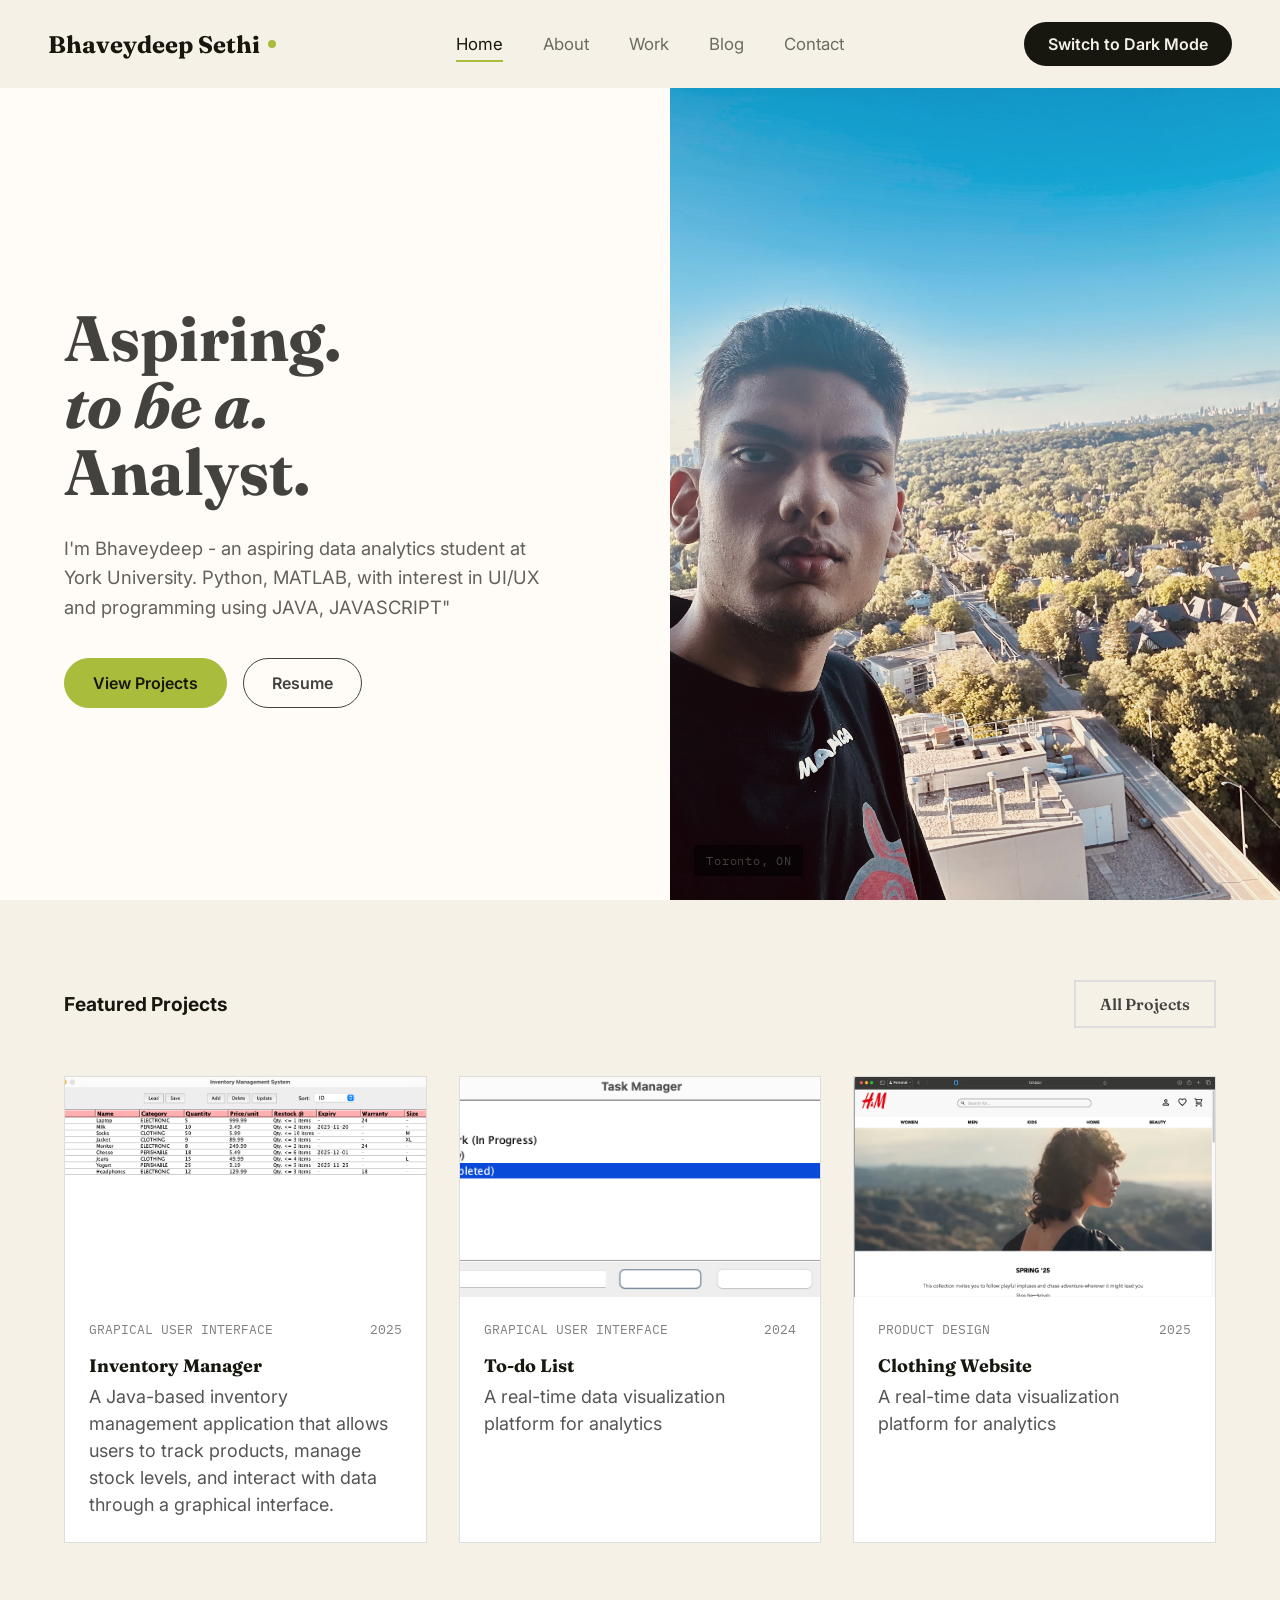
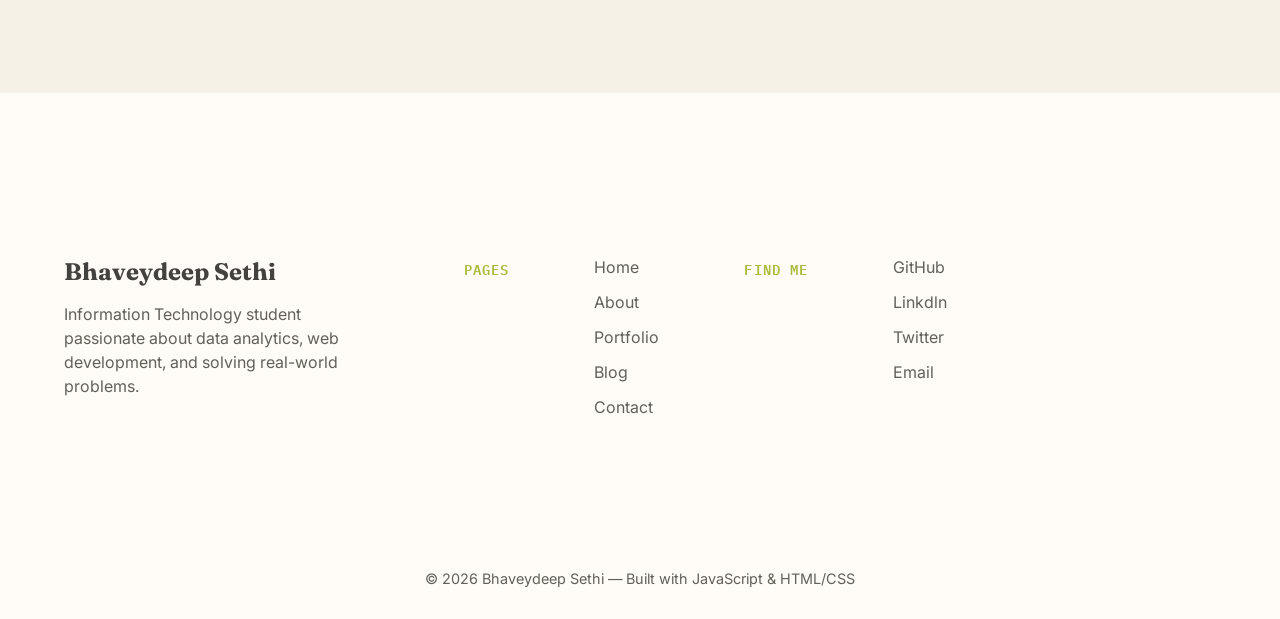
==== index.html @ d6906f6d "Add files via upload Initial portfolio website" ====
<!DOCTYPE html>
<html lang="en">
<head>
  <meta charset="UTF-8" />
  <meta name="viewport" content="width=device-width, initial-scale=1.0" />
  <title>Bhaveydeep Sethi — Data Analyst Portfolio</title>

  <!-- External stylesheet (site-wide) -->
  <link rel="stylesheet" href="css/style.css" />

  <!-- Google Fonts: display serif + body sans + mono for data labels -->
  <link rel="preconnect" href="https://fonts.googleapis.com" />
  <link href="https://fonts.googleapis.com/css2?family=Fraunces:ital,wght@0,600;0,700;1,600&family=Inter:wght@400;500;600&family=IBM+Plex+Mono:wght@400;500&display=swap" rel="stylesheet" />

  <!-- Internal CSS: page-specific override, only used on the home page -->
  <style>
    /* This page's badge text is slightly wider-tracked than the default,
       just for the home hero — an example of an internal, page-level style. */
    .hero-badge {
      letter-spacing: 0.12em;
    }
  </style>
</head>

<body>
  <script>
    //Applying the dark theme before the page loads 
    var savedTheme = localStorage.getItem("theme"); //creating new variable that holds either dark or light
      if (savedTheme === "dark"){
        document.body.setAttribute("data-theme", "dark"); //adding custom attribute to body
      }
  </script>

  <!-- ================= NAVIGATION ================= -->
  <div id="header-placeholder"></div>

  <!-- ================= HERO ================= -->
  <section class="hero">
    <div class="hero-copy">
      <!-- <span class="hero-badge">Open to opportunities</span> -->

      <h1 class="hero-heading">
        Aspiring.<br/>
        <i>to be a.</i><br/>
        Analyst.
      </h1>

      <!-- Inline style: one-off nudge on this single paragraph's max-width -->
      <p class="hero-bio" style="max-width: 42ch;">
        I'm Bhaveydeep - an aspiring data analytics student at York University. Python, MATLAB,
         with interest in UI/UX and programming using JAVA, JAVASCRIPT"
      </p>

      <div class="hero-actions">
        <a href="projects.html" class="btn btn-primary">View Projects</a>
        <a href="resume.html" class="btn btn-secondary">Resume</a>
      </div>
    </div>

    <div class="hero-photo">
      <img
        src="images/IMG_4088.jpeg"
        alt="Portrait of Bhavey"
      />
      <span class="hero-photo-caption">Toronto, ON</span>
    </div>
  </section>

  <!-- ================= Projects ================= -->

  <!--Outer Section-->
  <section class="featured-projects" style="border: none;">
    <!--Header row(title, button)-->
    <div class="section-header">
      <h2>Featured Projects</h2>
      <a href="projects.html" class="all-btn-projects">All Projects</a>
    </div>

    <!--Card Structure-->
    <div class="projects-grid">

      <div class="project-card" data-category="java">
        <!--Top image of the project-->
        <img src="images/inventory.png" alt="project screenshot" class="project-img"/>

        <div class="project-body">  
          <!-- A row with category and year-->
          <div class="project-meta">
            <span class="project-category">Grapical User Interface</span>
            <span class="project-year">2025</span>
          </div>

          <!--Section conataining the project title and its description-->
          <h3 class="project-title">Inventory Manager</h3>
          <p class="project-desc">A Java-based inventory management application that allows users to track products, manage stock levels, and interact with data through a graphical interface.
          </p>

        </div>
      </div>
      <!---->
      <div class="project-card">
        <!--Top image of the project-->
        <img src="images/To-do.png" alt="project screenshot" class="project-img"/>

        <div class="project-body">  
          <!-- A row with category and year-->
          <div class="project-meta">
            <span class="project-category">Grapical User Interface</span>
            <span class="project-year">2024</span>
          </div>

          <!--Section conataining the project title and its description-->
          <h3 class="project-title">To-do List</h3>
          <p class="project-desc">A real-time data visualization platform for analytics</p>

        </div>
      </div>
      <!---->
      <div class="project-card">
        <!--Top image of the project-->
        <img src="images/clothes.png" alt="project screenshot" class="project-img"/>

        <div class="project-body">  
          <!-- A row with category and year-->
          <div class="project-meta">
            <span class="project-category">Product Design</span>
            <span class="project-year">2025</span>
          </div>

          <!--Section conataining the project title and its description-->
          <h3 class="project-title">Clothing Website</h3>
          <p class="project-desc">A real-time data visualization platform for analytics</p>

        </div>
      </div>
    </div>
  </section>

    <!-- ================= Footer ================= -->
  <div id="footer-placeholder"></div>

  <script src="js/theme.js"></script>
  <script src="js/components.js"></script>

</body>
</html>
---- css/style.css ----
/* ---- Design tokens ---- */
:root {
  --bg-nav: #F5F1E7;        /* warm off-white nav bar */
  --bg-hero: 	#fffbf7;       /* near-black hero background */
  --text-cream: #43423e;    /* headline / body text on dark bg */
  --text-muted: #616159;    /* secondary paragraph text on dark bg */
  --text-ink: #17170F;      /* text on light backgrounds */
  --accent: #a9bc3c;        /* signature lime accent (badge, underline, italic word) */
  --accent-ink: #17170F;    /* text sitting on top of accent */
  --bg-card: #ffffff;
  --brd-border: #ddd;
  --bg-tags: #EDE9DD;
  --font-display: "Fraunces", Georgia, serif;
  --font-body: "Inter", -apple-system, BlinkMacSystemFont, sans-serif;
  --font-mono: "IBM Plex Mono", "Courier New", monospace;

  --nav-height: 88px;
}

* {
  box-sizing: border-box;
}

body {
  margin: 0;
  font-family: var(--font-body);
  color: var(--text-ink);
  background: var(--bg-hero);
}

/*Dark Mode override */
body[data-theme = "dark"] {


  --bg-nav: #1B1B1B;          /* Dark navigation */
  --bg-hero: #121212;         /* Main page background */
  --text-cream: #F5F1E7;      /* Main light text */
  --text-muted: #868686;      /* Secondary text */
  --text-ink: #F5F1E7;        /* Primary text on dark backgrounds */
  --accent: #D8F24B;          /* Keep the same accent */
  --accent-ink: #17170F;      /* Text on accent button */
  --bg-card: #201D19;
  --brd-border: #55514b;
  --bg-tags:#0E0C0A;
}


img {
  max-width: 100%;
  display: block;
}

a {
  text-decoration: none;
  color: inherit;
}

/* ---- Navigation ---- */
.site-nav {
  background: var(--bg-nav);
  height: var(--nav-height);
  display: flex;
  align-items: center;
  justify-content: space-between;
  padding: 0 48px;
  position: relative;
}

/* Wrapper around the links + contact button. On desktop this is
   transparent to layout so its children act as direct flex items
   of .site-nav, matching the original 3-column layout. */
.nav-menu {
  display: contents;
}

/* Hamburger button: hidden on desktop, shown at the mobile breakpoint */
.nav-toggle {
  display: none;
  flex-direction: column;
  justify-content: center;
  align-items: center;
  gap: 5px;
  width: 40px;
  height: 40px;
  padding: 0;
  background: transparent;
  border: none;
  cursor: pointer;
  z-index: 20;
}

.nav-toggle-bar {
  width: 24px;
  height: 2px;
  background: var(--text-ink);
  border-radius: 2px;
  transition: transform 0.2s ease, opacity 0.2s ease;
}

.nav-toggle[aria-expanded="true"] .nav-toggle-bar:nth-child(1) {
  transform: translateY(7px) rotate(45deg);
}

.nav-toggle[aria-expanded="true"] .nav-toggle-bar:nth-child(2) {
  opacity: 0;
}

.nav-toggle[aria-expanded="true"] .nav-toggle-bar:nth-child(3) {
  transform: translateY(-7px) rotate(-45deg);
}

.nav-logo {
  font-family: var(--font-display);
  font-weight: 700;
  font-size: 1.5rem;
  color: var(--text-ink);
  display: flex;
  align-items: center;
  gap: 8px;
}

.nav-logo .dot {
  width: 8px;
  height: 8px;
  border-radius: 50%;
  background: var(--accent);
  display: inline-block;
}

.nav-links {
  display: flex;
  align-items: center;
  gap: 40px;
  list-style: none;
  margin: 0;
  padding: 0;
}

.nav-links a {
  font-size: 1.05rem;
  color: #6b6b60;
  padding-bottom: 6px;
  border-bottom: 2px solid transparent;
  transition: color 0.15s ease;
}

.nav-links a:hover {
  color: var(--text-ink);
}

.nav-links a.active {
  color: var(--text-ink);
  border-bottom-color: var(--accent);
}

.nav-contact {
  background: var(--text-ink);
  color: var(--bg-nav);
  font-family: var(--font-body);
  font-weight: 600;
  padding: 12px 24px;
  border-radius: 999px;
  font-size: 1rem;
}

.nav-contact:hover {
  background: var(--brd-border);
  color: var(--text-ink);
}

/* Discards the native styling for button*/
button.nav-contact{
  appearance: none;
  border:none;
  cursor: pointer;
  font-size: 1rem;
}

/* ---- Hero ---- */
.hero {
  background: var(--bg-hero);
  display: grid;
  grid-template-columns: 1.1fr 1fr;
  align-items: stretch;
  min-height: calc(100vh - var(--nav-height));
}

.hero-copy {
  padding: 88px 64px 64px 64px;
  display: flex;
  flex-direction: column;
  justify-content: center;
  gap: 28px;
}

.hero-badge {
  display: inline-flex;
  align-self: flex-start;
  background: var(--accent);
  color: var(--accent-ink);
  font-family: var(--font-mono);
  font-size: 0.85rem;
  letter-spacing: 0.08em;
  text-transform: uppercase;
  padding: 12px 20px;
}

.hero-heading {
  font-family: var(--font-display);
  font-weight: 700;
  font-size: clamp(2.6rem, 5vw, 4.4rem);
  line-height: 1.05;
  color: var(--text-cream);
  margin: 0;
}

.hero-heading em {
  font-style: italic;
  color: var(--accent);
}

.hero-bio {
  font-size: 1.15rem;
  line-height: 1.6;
  color: var(--text-muted);
  max-width: 46ch;
  margin: 0;
}

.hero-actions {
  display: flex;
  gap: 16px;
  margin-top: 8px;
}

.btn {
  font-family: var(--font-body);
  font-weight: 600;
  font-size: 1rem;
  padding: 14px 28px;
  border-radius: 999px;
  border: 1px solid var(--text-cream);
}

.btn-primary {
  background: var(--accent);
  color: var(--accent-ink);
  border-color: var(--accent);
}

.btn-primary:hover {
  background: #c3e02f;
}

.btn-secondary {
  background: transparent;
  color: var(--text-cream);
}

.btn-secondary:hover {
  background: rgba(246, 243, 234, 0.08);
}

.hero-photo {
  position: relative;
  overflow: hidden;
}

.hero-photo img {
  width: 100%;
  height: 100%;
  object-fit: cover;
  filter: grayscale(15%);
}

.hero-photo-caption {
  position: absolute;
  bottom: 24px;
  left: 24px;
  font-family: var(--font-mono);
  font-size: 0.75rem;
  letter-spacing: 0.06em;
  color: var(--text-cream);
  background: rgba(0, 0, 0, 0.55);
  padding: 8px 12px;
}

/* ---- Responsive ---- */
@media (max-width: 900px) {
  .site-nav {
    padding: 0 24px;
  }

  .nav-toggle {
    display: flex;
  }

  /* Dropdown panel: hidden until toggled open by nav-toggle */
  .nav-menu {
    display: none;
    position: absolute;
    top: 100%;
    left: 0;
    right: 0;
    flex-direction: column;
    align-items: stretch;
    gap: 20px;
    background: var(--bg-nav);
    padding: 24px;
    border-top: 1px solid rgba(23, 23, 15, 0.1);
    box-shadow: 0 12px 24px rgba(0, 0, 0, 0.12);
    z-index: 10;
  }

  .nav-menu.open {
    display: flex;
  }

  .nav-links {
    flex-direction: column;
    align-items: flex-start;
    gap: 16px;
    width: 100%;
  }

  .nav-contact {
    align-self: flex-start;
  }

  .hero {
    grid-template-columns: 1fr;
  }

  .hero-photo {
    min-height: 360px;
  }

  .hero-copy {
    padding: 48px 24px;
  }
}

/* ---- Featured Projects: Section ---- */

.featured-projects {
  background: var(--bg-nav); /* Kepping same color as the nav bar */
  padding: 80px 64px;
  padding-bottom: 150px;
  border-top:1.5px solid #A7A79C;
  margin-bottom: 100px !important;
}

.section-header {
  display: flex;    /* Keeping the section's title on left and button on right*/
  justify-content: space-between;
  align-items: center;
  margin-bottom: 48px;
}

.section-header h2 {
  font-family: var(--font-body);
  font-weight: 700;
  font-size: larger;
  color: var(--text-ink);
margin: 0;
}

.all-btn-projects{
  font-family: var(--font-display);
  font-weight: 600;
  font-size: medium;
  background: transparent;
  border: 2px solid var(--brd-border);
  padding: 12px 24px;
  cursor: pointer;
  color: var(--text-cream);
}

.all-btn-projects:hover{
  background: var(--text-ink);
  color: var(--brd-border);
}

/* Turn the section into a grid layout  by creating 3 equal columns*/
.projects-grid {
  display: grid;
  grid-template-columns: 1fr 1fr 1fr;
  gap: 32px
}

/*Boundary of the card */
.project-card {
  background: var(--bg-card);
  border : 1px solid var(--brd-border);
}

/*Styling of Image in the card */
.project-img {
  width: 100%;
  height: 220px;
  object-fit: cover;
}

.project-body{
  padding: 24px;
}

.project-meta{
  display: flex;
  justify-content: space-between;
  font-family: var(--font-mono);
  font-size: small;
  text-transform: uppercase;
  color: grey;
  margin-bottom: 16px;
}

.project-title {
  font-family: var(--font-display);
  font-weight: 700;
  font-size: large;
  color: var(--text-ink);
  margin: auto;
  margin-bottom: 6px;
}

.project-desc{
  font-family: var(--font-body);
  font-size:large;
  line-height: 1.5;
  color: #555;
  margin: auto;
}

/* =========================

   Projects page

========================= */

.projects {
  background: var(--bg-hero);
  padding: 80px 64px;
  display: flex;
  align-items: center;
  /* min-height: calc(100vh - var(--nav-height)); */
}

.projects-copy{
  max-width: 700px;
}

.projects-heading{
  font-family: var(--font-display);
  font-size: clamp(2.4rem, 6vw, 78px);
  color: var(--text-cream);
  margin: 0 -20px 10px;
}

.projects-bio{
  font-family: var(--font-body);
  font-size: 16px;
  color: var(--text-muted);
  line-height: 1.6;
  margin: 0 -20px 0;
}

/* ---- Footer: outer wrapper ---- */
.footer-start{
  background: var(--bg-hero);
  padding: 64px 64px 32px 64px;
  display: flex;
  gap: 80px;
  flex-wrap:wrap;
}

.footer-info{
  max-width: 320px;
}

.footer-links{
  display:flex;
  gap: 85px;
}

.footer-logo{
  font-family: var(--font-display);
  font-weight: 700;
  font-size: 1.5rem;
  color: var(--text-cream);
  margin: 0 0 16px 0;
}

.footer-desc{
  font-family: var(--font-body);
  font-size: 1rem;
  line-height: 1.5;
  color: var(--text-muted);
  margin: 0;
}

/* ---- Footer: "PAGES" / "FIND ME" headings ---- */
.footer-pages-head,.footer-findme-head{
  font-family: var(--font-mono);
  font-weight: 600;
  font-size: 0.85rem;
  letter-spacing: 0.08em;
  text-transform: uppercase;
  color: var(--accent);
  margin: 0 0 20px 0;
}

/* ---- Footer: link lists ---- */
.footer-pages,.footer-findme{
  list-style: none;
  margin: 0;
  padding:0;
  display: flex;
  flex-direction: column;
  gap: 15px;
}


.footer-pages a,.footer-findme a {
  font-family: var(--font-body);
  font-size: 1rem;
  color:var(--text-muted)
}

.footer-pages a:hover, .footer-findme a:hover {
  color: var(--text-cream);
}

.footer-end{
  border-top : 1px solid rgba(246, 243, 234, 0.15);
  margin-top: 48px;
  padding-top: 24px;
  text-align: center;
  flex-basis: 100%;
}

.foot-footer{
  font-family: var(--font-body);
  font-size: 0.9rem;
  color: var(--text-muted);
  margin: 0;
}

/* ---- Education: outer section ---- */
.education{
  background: var(--bg-nav);
  padding: 80px 64px;
}

.education-info{
  margin-bottom: 48px;
}

.education-heading{
  font-family: var(--font-display);
  font-weight: 700;
  font-size: 2.5rem;
  color: var(--text-ink);
  margin: 0 0 8px 0;
}

.education-para{
  font-family: var(--font-body);
  font-size: 1.1rem;
  color: #6b6b60;
  margin:0;
}

.education-panel{
  display: flex;
  flex-direction: column;
  gap: 24px;

}

.uni-section, .school-section {
  background: var(--bg-tags);
  border: 1px solid var(--brd-border);
  padding: 32px;
  margin: 40px;
}

.uni-head{
  font-family: var(--font-display);
  font-weight: 700;
  font-size: 1.4rem;
  color: var(--text-ink);
  margin: 0 0 8px 0;
}

.uni-desc{
  font-family: var(--font-body);
  font-weight: 600;
  font-size: 1.05rem;
  color: var(--text-ink);
  margin: 0 0 16px 0;
}

.uni-para{
  font-family: var(--font-body);
  font-size: 1rem;
  line-height: 1.5;
  color: #6b6b60;
  margin: 0 0 20px 0;
}

.entry-date {
  display: inline-flex;
  background: var(--accent);
  color: var(--accent-ink);
  font-family: var(--accent-ink);
  font-size: 0.85rem;
  letter-spacing: 0.08em;
  padding: 10px 16px;
}

/* ---- Skills: outer section ---- */

.skills{
  background-color: var(--bg-card);
  padding: 80px 64px;
  border-bottom: 1px solid #555;
}

.skills-heading{
  margin-bottom: 48px;
}

.skills-title{
  font-family: var(--font-display);
  font-weight: 700;
  font-size: 2.5rem;
  color: var(--text-ink);
  margin: 0 0 8px 0;
}

.skills-desc{
  font-family: var(--font-body);
  font-size: 1.1rem;
  color: #6b6b60;
  margin: 0;
}

.skills-tags{
  display:flex;
  flex-wrap: wrap;
  gap: 16px;
}

.tag{
  background: var(--bg-nav);
  border: 1px solid var(--brd-border);
  color: var(--text-ink);
  font-family: var(--font-body);
  font-weight: 300;
  font-size: 1.5rem;
  padding: 14px 24px;
  border-radius: 6px;
}

.skills-tags :hover{
  background-color: #c3e02f;
  color: var(--accent-ink);
}

/* ---- About: outer section */
/* two columns (photo, info) ---- */
.about-section {
  background: var(--bg-nav);
  padding: 80px 64px 20px;
  display: grid;
  grid-template-columns: 1fr 1.2fr;
  gap: 64px;
  align-items: start;
}

/* Photo */
.about-photo img {
  width: 100%;
  border-radius: 8px;
  object-fit: cover;
}

/* Heading */
.about-heading {
  font-family: var(--font-display);
  font-weight: 700;
  font-size: 2.5rem;
  color: var(--text-ink);
  margin: 0 0 24px 0;
}

/* Body paragraphs */
.about-desc {
  font-family: var(--font-body);
  font-size: 1.1rem;
  line-height: 1.6;
  color: var(--text-muted);
  margin: 0 0 20px 0;
}

/* Facts list */

.about-links {
  font-family: var(--font-body);
  font-size: 1rem;
  color: var(--text-ink);
  padding: 10px 0;
  border-bottom: 1px solid #ddd;
  list-style: none;
  margin: 32px 0;
  padding: 0;
}

.about-links li {
  display: flex;
  justify-content: space-between;
  align-items: center;
  padding: 16px 0;
  border-bottom: 1px solid var(--brd-border);

  font-family: var(--font-body);
  font-size: 1rem;
  color: var(--text-ink);
}

.about-links li strong {
  font-weight: 600;
  color: var(--text-ink);
}

.about-links li span {
  color: var(--text-muted);
}

/* Button, same pill style as your nav's Contact button */
.about-btn {
  display: inline-block;
  background: var(--text-ink);
  color: var(--bg-hero);
  font-family: var(--font-body);
  font-weight: 600;
  font-size: 1rem;
  padding: 17px 28px;
  border-radius: 999px;
  border:none;
}

.about-btn:hover {
  background: var(--text-muted);
}

/* ---- Contact section ---- */
.contact-section{
  background: var(--bg-nav);
  padding: 80px 64px;
}

/*FormL stacking all vertically*/
.contact-form{
  max-width: 700px;
  display: flex;
  flex-direction: column;
  gap: 30px;
}

/* Holds Name + Email side by side*/
.form-row{
  display:flex;
  gap: 35px;
}

.form-name,
.form-email,
.form-message {
  flex: 1;
  display: flex;
  flex-direction: column;
  gap: 8px;
}

/* Shared look for the labels of form */
.form-name label,
.form-email label,
.form-message label{
  font-family: var(--font-body);
  font-weight: 700;
  font-size: 1rem;
  color: var(--text-ink)
}

/* Shared look for the text inputs and messagearea */
.form-name input,
.form-email input,
.form-message textarea{
  background: var(--bg-tags);
  border: 1px solid var(--brd-border);
  border-radius: 4px;
  padding: 14px 16px;
  font-family: var(--font-body);
  font-size: 1rem;
  color: var(--text-ink)
}

.form-message textarea{
  min-height: 180px;
  resize: vertical
}

/*Error Message under the field */
.error-message {
  color: #c0392b;
  font-size: 0.85rem;
}

/* Submit button */
 .contact-btn{
  align-self: flex-start;
  background: var(--text-ink);
  color: var(--bg-hero);
  font-family: var(--font-body);
  font-weight: 700;
  font-size: 1rem;
  border: none;
  border-radius: 4px;
  padding: 16px 32px;
  cursor: pointer;
 }

 .contact-btn:hover {
  background: var(--text-cream);
 }

 /*  */
 @media (max-width: 700px){
  .form-row{
    flex-direction: column;
  }
 }

/* ========================= COnditional rule that happens only on narrow screens ========================= */
@media (max-width: 900px) {
  .featured-projects,
  .projects,
  .education,
  .skills,
  .about-section,
  .contact-section,
  .footer-start {
    padding: 56px 24px;
  }

  .section-header {
    flex-direction: column;
    align-items: flex-start;
    gap: 16px;
  }

  .projects-grid {
    grid-template-columns: 1fr;
  }

  .about-section {
    grid-template-columns: 1fr;
    gap: 32px;
  }

  .footer-start {
    gap: 40px;
  }

  .footer-links {
    gap: 48px;
  }

  .uni-section,
  .school-section {
    margin: 0 0 24px 0;
  }

  .education-panel {
    gap: 0;
  }

  .skills-tags {
    gap: 12px;
  }

  .tag {
    font-size: 1.1rem;
    padding: 10px 18px;
  }

  .form-row {
    flex-direction: column;
  }
}

@media (max-width: 560px) {
  .hero-actions {
    flex-direction: column;
    align-items: stretch;
  }

  .projects-heading {
    margin: 0 0 10px 0;
  }

  .about-btn {
    width: 100%;
    text-align: center;
  }
}

/* --- Filter Bar ---- */

.filter-bar{
  display: flex;
  gap: 12px;
  padding: 24px 0 24px 0;
  background: var(--bg-nav);
}

/* Each button design being inactive by default*/
.filter-btn {
  font-family: var(--font-body);
  font-weight: 600;
  font-size: 1rem;
  background: transparent;
  border: 1px solid #ccc;   
  color: var(--text-ink);
  padding: 12px 24px;
  border-radius: 2px;
  cursor: pointer;
  appearance: none;   /*Not applying the native browser design */
}

/* when hovered it would change the color*/
.filter-btn:hover {
  border-color: var(--text-ink);
}

/* Active state */
.filter-btn.active {
  background: var(--text-ink);
  color: var(--bg-hero);
  border-color: var(--text-ink);
}

/* No results message */
.no-results {
  font-family: var(--font-body);
  font-size: 1.1rem;
  color: #6b6b60;
  text-align: center;
  padding: 48px 0;
}

/* =============================BLOG========================== */

/* ---- Blog: outer section ---- */
.blog-section {
  background: var(--bg-nav);
  padding: 80px 64px;
}

.blog-heading {
  font-family: var(--font-display);
  font-weight: 700;
  font-size: 2.5rem;
  color: var(--text-ink);
  margin: 0 0 48px 0;
}

/* Grid: 3 equal columns, same trick as .projects-grid */
.blog-grid {
  display: grid;
  grid-template-columns: 1fr 1fr 1fr;
  gap: 32px;
}

/* ---- Individual post card ---- */
.post-card {
  background: var(--bg-card);
  border: 1px solid var(--brd-border);
}

.post-img {
  width: 100%;
  height: 220px;
  object-fit: cover;
}

.post-body {
  padding: 24px;
}

/* Row holding the category badge + read time */
.post-meta {
  display: flex;
  align-items: center;
  gap: 12px;
  margin-bottom: 16px;
}

.post-category {
  font-family: var(--font-body);
  font-size: 0.85rem;
  color: var(--text-ink);
  border: 1px solid #ccc;
  border-radius: 4px;
  padding: 6px 12px;
}

.post-readtime {
  font-family: var(--font-body);
  font-size: 0.95rem;
  color: #6b6b60;
}

.post-title {
  font-family: var(--font-display);
  font-weight: 700;
  font-size: 1.4rem;
  color: var(--text-ink);
  margin: 0 0 12px 0;
}

.post-date {
  font-family: var(--font-body);
  font-size: 0.95rem;
  color: #6b6b60;
  margin: 0;
}

/* "Latest Post" badge  */
.latest-badge {
  display: inline-block;
  background: var(--accent);
  color: var(--accent-ink);
  font-family: var(--font-mono);
  font-size: 0.75rem;
  letter-spacing: 0.06em;
  text-transform: uppercase;
  padding: 4px 10px;
  margin-left: 8px;
}

/* ---- Responsive: stack to 1 column on small screens ---- */
@media (max-width: 900px) {
  .blog-grid {
    grid-template-columns: 1fr;
  }
}

/* =============================BLOG POST========================== */
/* ---- Post detail: dark header section ---- */
.post-hero {
  background: var(--bg-hero);
  padding: 64px 64px 80px 64px;
}

.post-back {
  display: inline-block;
  font-family: var(--font-body);
  font-size: 1rem;
  color: var(--text-muted);
  margin-bottom: 48px;
}

.post-back:hover {
  color: var(--text-cream);
}

.post-hero-meta {
  display: flex;
  align-items: center;
  gap: 16px;
  margin-bottom: 24px;
}

/* Override the category pill's look, but only inside the dark hero */
.post-hero .post-category {
  background: var(--accent);
  color: var(--accent-ink);
  border: none;
  font-family: var(--font-mono);
  font-weight: 700;
  text-transform: uppercase;
  letter-spacing: 0.06em;
  padding: 8px 16px;
}

.post-hero .post-readtime {
  color: var(--text-muted);
}

.post-hero-title {
  font-family: var(--font-display);
  font-weight: 700;
  font-size: 3rem;
  line-height: 1.15;
  color: var(--text-cream);
  margin: 0 0 24px 0;
}

.post-hero-date {
  font-family: var(--font-body);
  font-size: 1.05rem;
  color: var(--text-muted);
  margin: 0;
}

/* ---- Content section below the header: image + article text ---- */
.post-content-section {
  background: var(--bg-nav);
}

.post-hero-img {
  width: 100%;
  height: 420px;
  object-fit: cover;
  display: block;
}

.post-article {
  max-width: 720px;
  margin: 0 auto;
  padding: 64px 24px;
  font-family: var(--font-body);
  font-size: 1.15rem;
  line-height: 1.7;
  color: var(--text-ink);
}

/* Styling for the tags inside post.content (injected via innerHTML) */
.post-article p {
  margin: 0 0 24px 0;
}

.post-article h3 {
  font-family: var(--font-display);
  font-weight: 700;
  font-size: 1.5rem;
  color: var(--text-ink);
  margin: 40px 0 16px 0;
}

/* ================= Resume Page ================= */

.resume-section{
    background: var(--bg-nav);
    padding: 80px 64px;
    text-align: center;
}

.resume-heading{
    font-family: var(--font-display);
    font-size: 2.8rem;
    color: var(--text-ink);
    margin-bottom: 16px;
}

.resume-text{
    font-family: var(--font-body);
    color: var(--text-muted);
    margin-bottom: 40px;
}

.resume-viewer{
    width: 100%;
    height: 900px;
    border: 1px solid var(--brd-border);
    background: white;
    margin-bottom: 32px;
}

.resume-section .all-btn-projects{
    display: inline-block;
    text-decoration: none;
}

@media (max-width:900px){

    .resume-section{
        padding:56px 24px;
    }

    .resume-viewer{
        height:600px;
    }
}
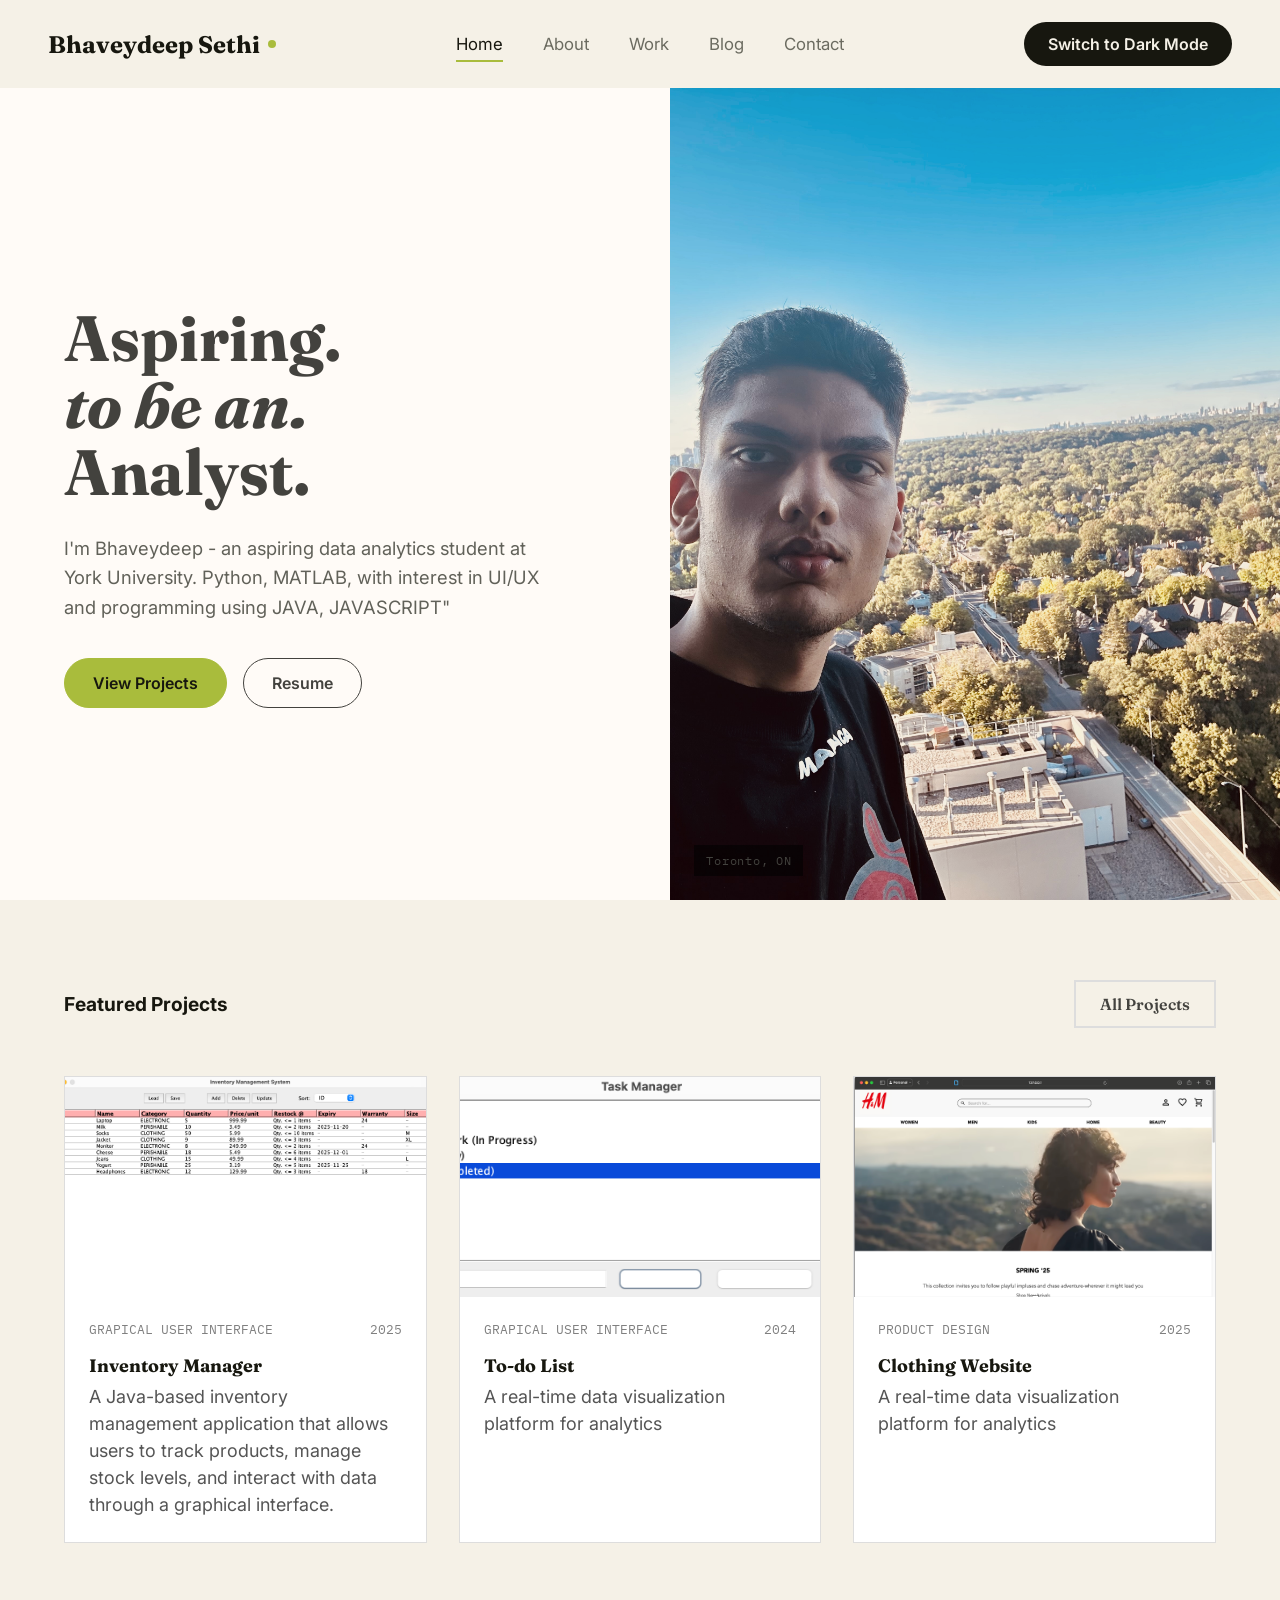
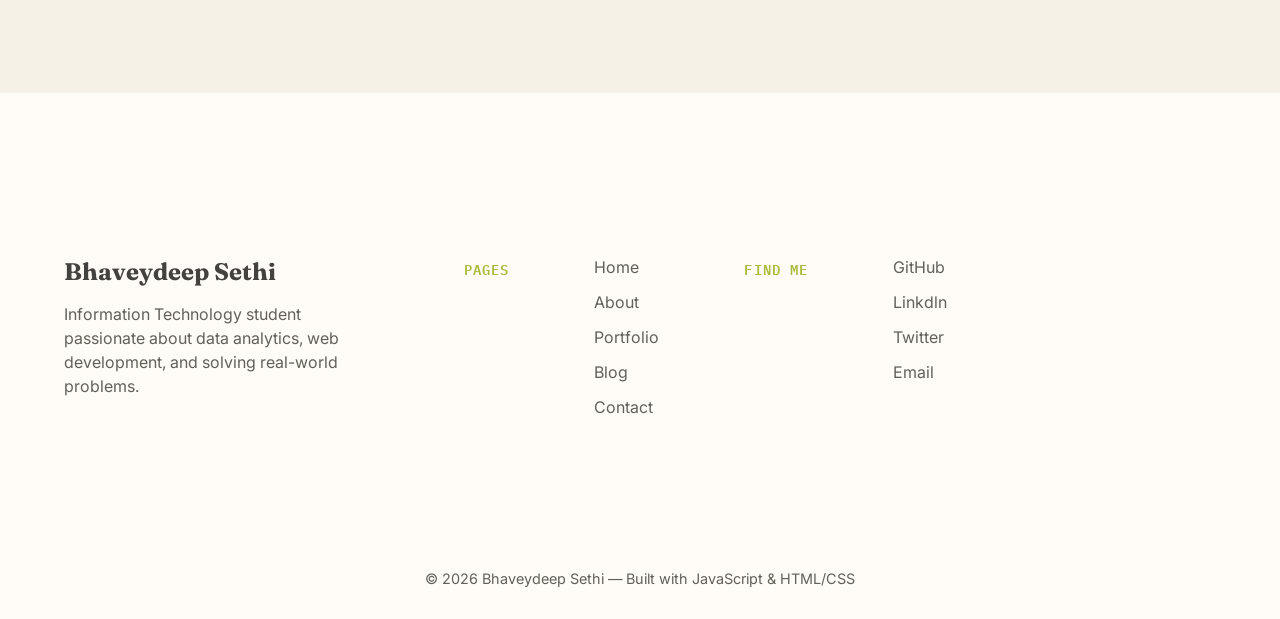
==== commit aa56bb00: "Update index.html Added homepage sections including hero, about, and project previews" ====
--- a/index.html
+++ b/index.html
@@ -41,7 +41,7 @@
 
       <h1 class="hero-heading">
         Aspiring.<br/>
-        <i>to be a.</i><br/>
+        <i>to be an.</i><br/>
         Analyst.
       </h1>
 
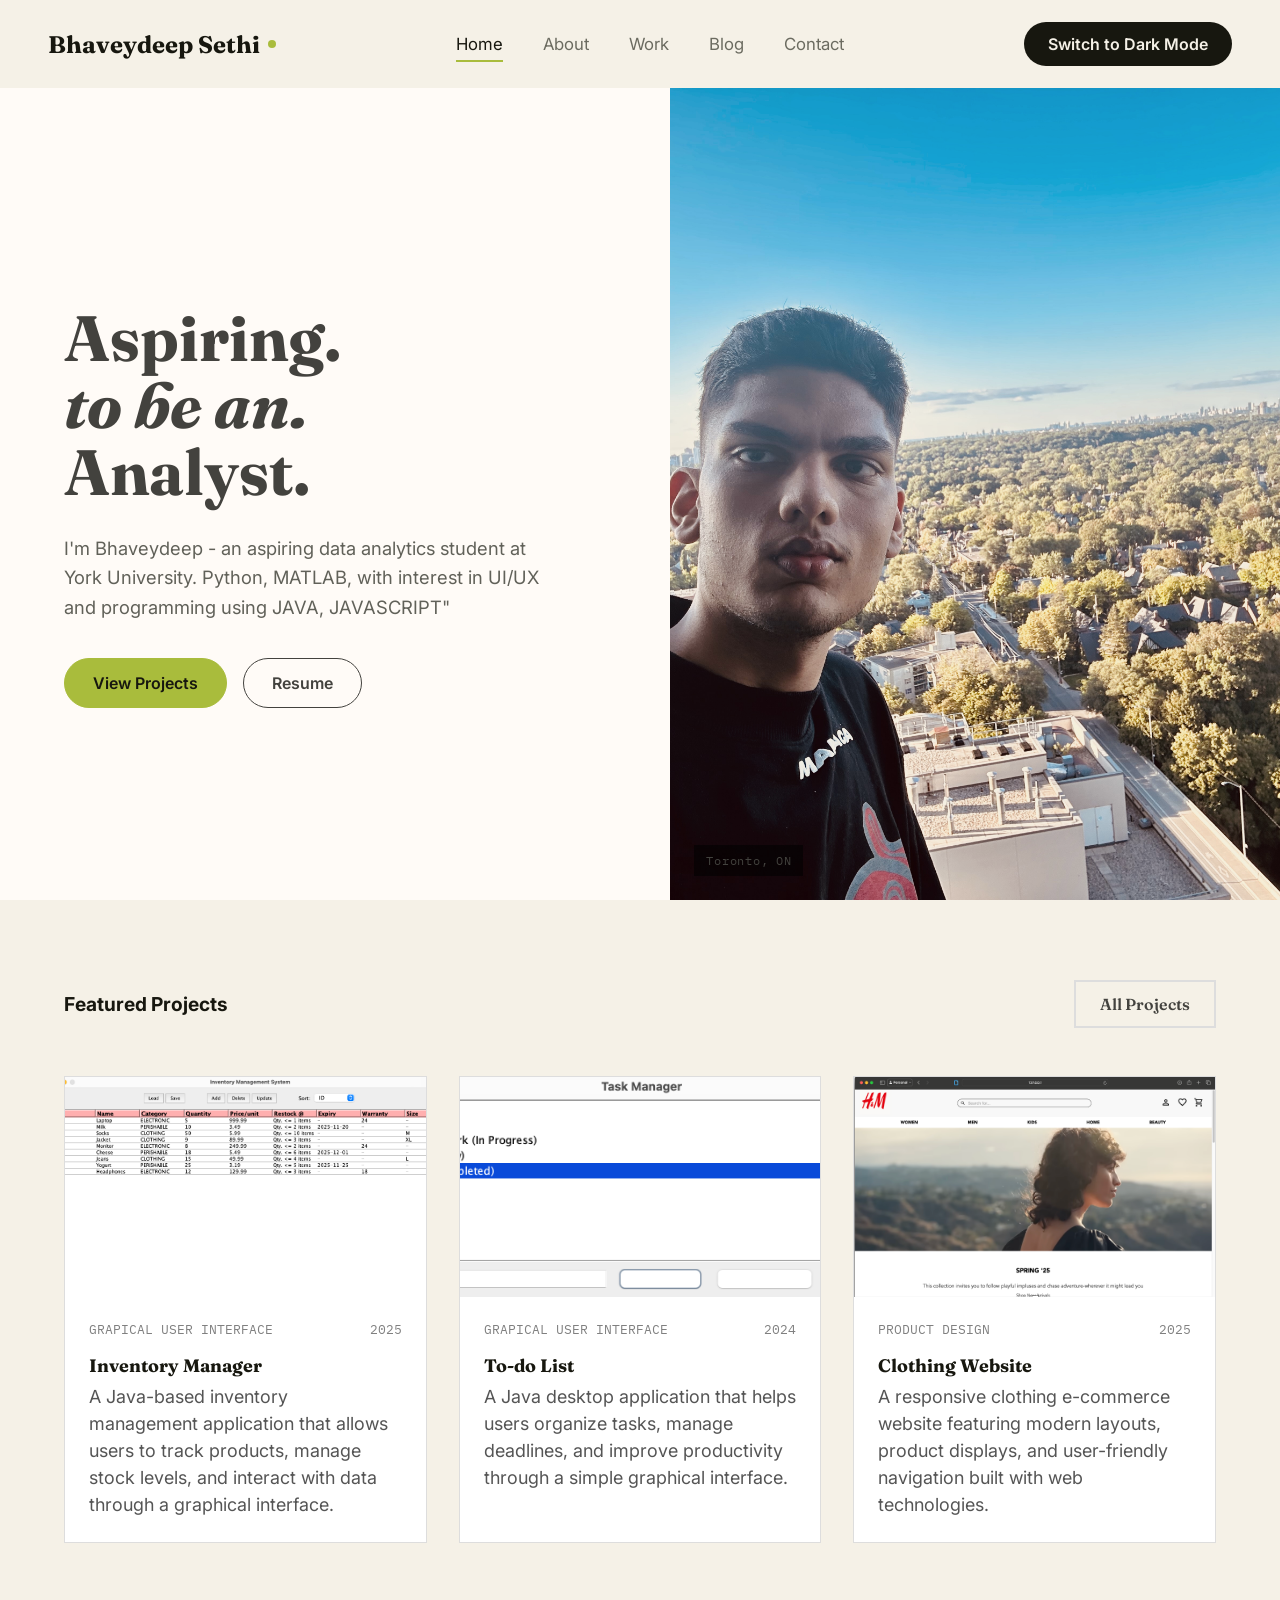
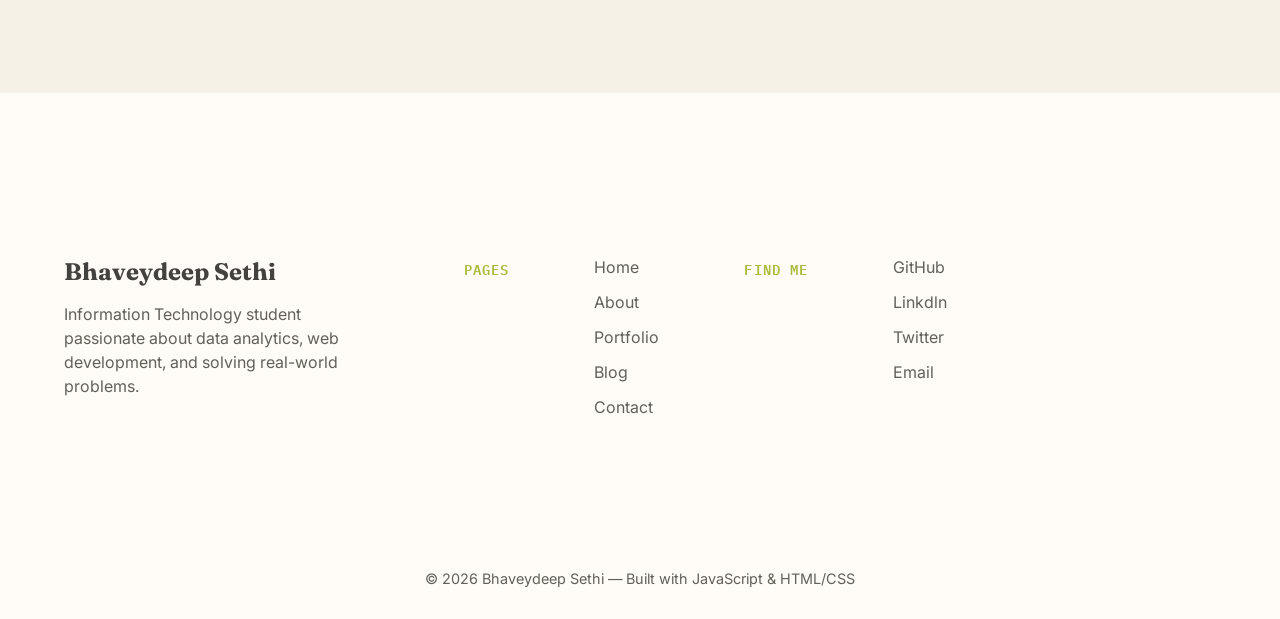
==== commit 8602dea3: "Update index.html Created projects page with project cards and filtering functionality" ====
--- a/index.html
+++ b/index.html
@@ -111,7 +111,7 @@
 
           <!--Section conataining the project title and its description-->
           <h3 class="project-title">To-do List</h3>
-          <p class="project-desc">A real-time data visualization platform for analytics</p>
+          <p class="project-desc">A Java desktop application that helps users organize tasks, manage deadlines, and improve productivity through a simple graphical interface.</p>
 
         </div>
       </div>
@@ -129,7 +129,7 @@
 
           <!--Section conataining the project title and its description-->
           <h3 class="project-title">Clothing Website</h3>
-          <p class="project-desc">A real-time data visualization platform for analytics</p>
+          <p class="project-desc">A responsive clothing e-commerce website featuring modern layouts, product displays, and user-friendly navigation built with web technologies.</p>
 
         </div>
       </div>
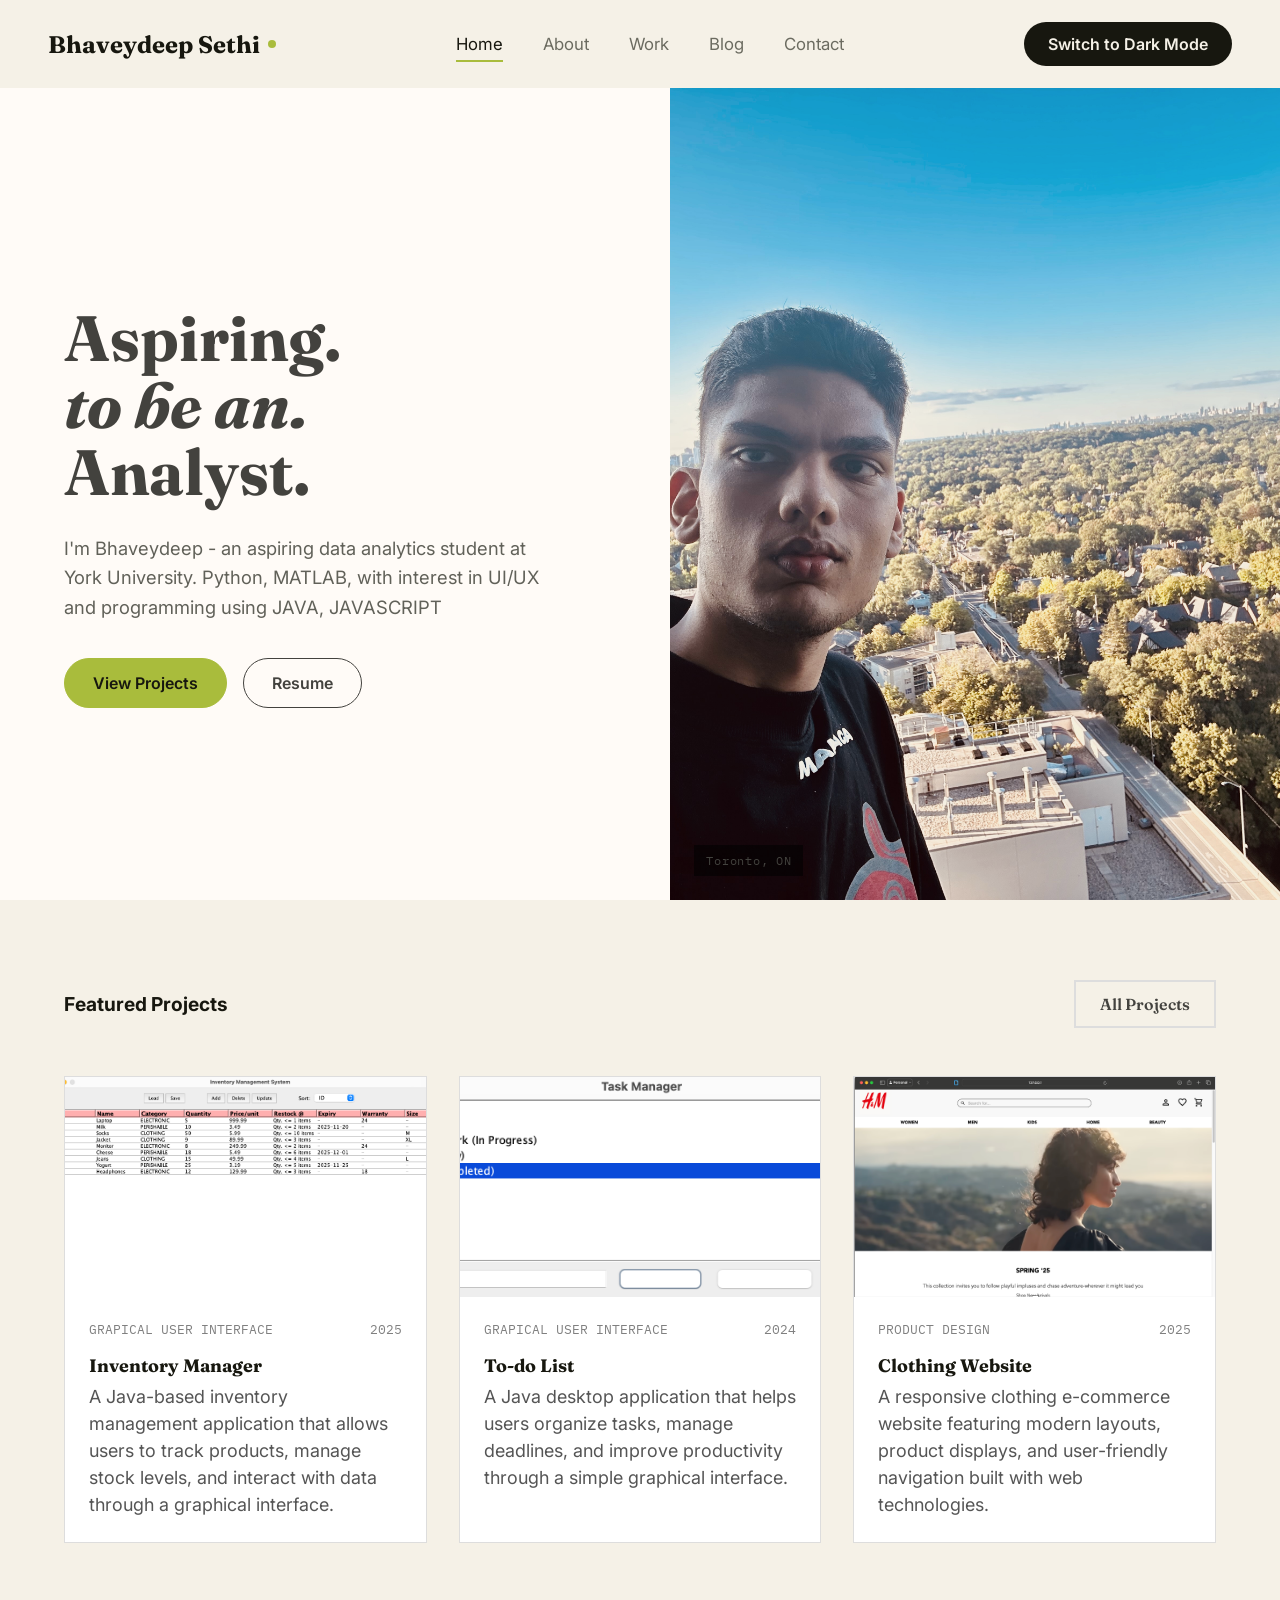
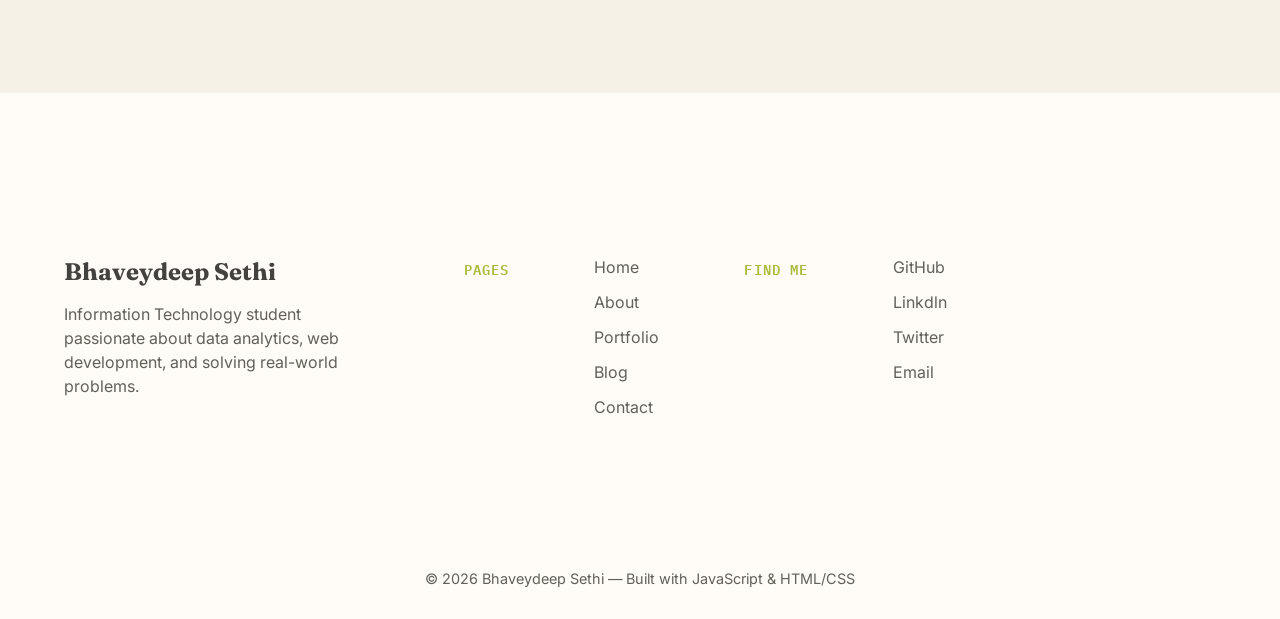
==== commit 26b24003: "updated portfolio introduction content" ====
--- a/index.html
+++ b/index.html
@@ -48,7 +48,7 @@
       <!-- Inline style: one-off nudge on this single paragraph's max-width -->
       <p class="hero-bio" style="max-width: 42ch;">
         I'm Bhaveydeep - an aspiring data analytics student at York University. Python, MATLAB,
-         with interest in UI/UX and programming using JAVA, JAVASCRIPT"
+         with interest in UI/UX and programming using JAVA, JAVASCRIPT
       </p>
 
       <div class="hero-actions">
